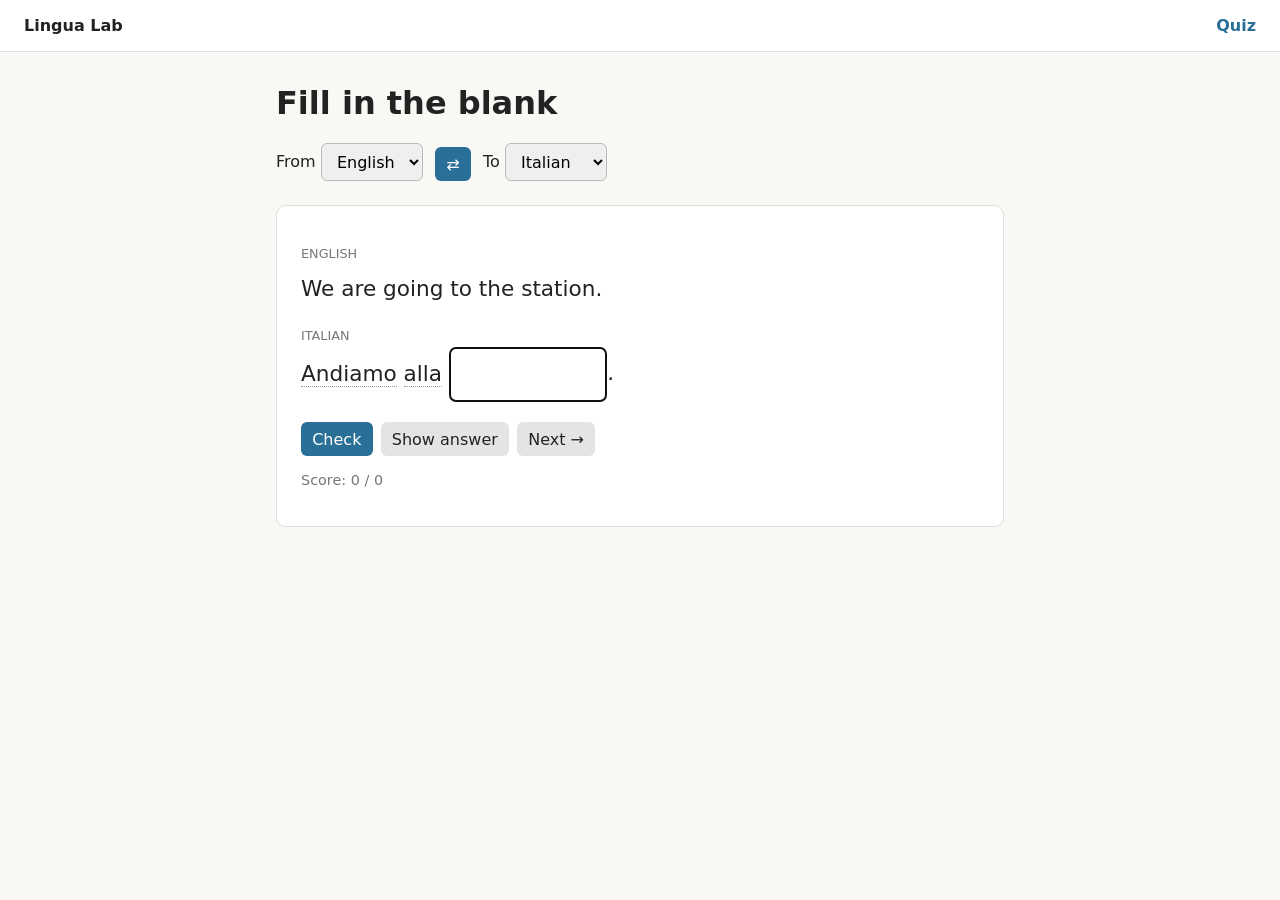
==== quiz.html @ 57344f46 "Initial site: homepage + quiz" ====
<!doctype html>
<html lang="en">
<head>
  <meta charset="utf-8">
  <meta name="viewport" content="width=device-width, initial-scale=1">
  <title>Quiz · Lingua Lab</title>
  <link rel="stylesheet" href="css/style.css">
</head>
<body>
  <nav class="nav">
    <a href="index.html" class="brand">Lingua Lab</a>
    <a href="quiz.html" class="active">Quiz</a>
  </nav>
  <main class="container">
    <h1>Fill in the blank</h1>

    <div class="controls">
      <label>From
        <select id="fromLang">
          <option value="en">English</option>
          <option value="it">Italian</option>
          <option value="fr">French</option>
        </select>
      </label>
      <button id="swap" title="Swap languages">⇄</button>
      <label>To
        <select id="toLang">
          <option value="en">English</option>
          <option value="it" selected>Italian</option>
          <option value="fr">French</option>
        </select>
      </label>
    </div>

    <section class="quiz-box">
      <p class="label" id="sourceLabel"></p>
      <p class="sentence" id="source"></p>
      <p class="label" id="targetLabel"></p>
      <p class="sentence" id="target"></p>

      <div class="actions">
        <button id="check">Check</button>
        <button id="reveal" class="secondary">Show answer</button>
        <button id="next" class="secondary">Next →</button>
      </div>
      <p id="feedback"></p>
      <p class="score">Score: <span id="score">0</span> / <span id="total">0</span></p>
    </section>
  </main>

  <script src="js/common.js"></script>
  <script src="js/quiz.js"></script>
</body>
</html>
---- css/style.css ----
:root { --bg:#faf8f5; --fg:#222; --accent:#2a6f97; --ok:#2e7d32; --bad:#c62828; --card:#fff; }
* { box-sizing: border-box; }
body { margin:0; font-family: system-ui, sans-serif; background:var(--bg); color:var(--fg); }
.nav { display:flex; gap:1.5rem; padding:1rem 1.5rem; background:var(--card); border-bottom:1px solid #ddd; }
.nav a { color:var(--fg); text-decoration:none; }
.nav .brand { font-weight:700; margin-right:auto; }
.nav a.active { color:var(--accent); font-weight:600; }
.container { max-width:760px; margin:2rem auto; padding:0 1rem; }
.cards { display:grid; grid-template-columns:repeat(auto-fit,minmax(240px,1fr)); gap:1rem; }
.card { background:var(--card); padding:1.25rem; border-radius:10px; border:1px solid #ddd; color:inherit; text-decoration:none; }
.card:hover { border-color:var(--accent); }
.card.disabled { opacity:.55; }
.controls { display:flex; align-items:end; gap:.75rem; margin-bottom:1.5rem; flex-wrap:wrap; }
select, input, button { font:inherit; padding:.45rem .7rem; border-radius:6px; border:1px solid #bbb; }
button { background:var(--accent); color:#fff; border:none; cursor:pointer; }
button.secondary { background:#e4e4e4; color:var(--fg); }
.quiz-box { background:var(--card); padding:1.5rem; border-radius:10px; border:1px solid #ddd; }
.label { font-size:.8rem; text-transform:uppercase; color:#777; margin:1rem 0 .25rem; }
.sentence { font-size:1.35rem; line-height:2.2; margin:0; }
.blank { width:9em; font-size:1.1rem; text-align:center; }
.actions { display:flex; gap:.5rem; margin-top:1.25rem; flex-wrap:wrap; }
#feedback.ok { color:var(--ok); } #feedback.bad { color:var(--bad); }
.score { color:#777; font-size:.9rem; }

/* hoverable words + tooltip */
.word { position:relative; border-bottom:1px dotted #999; cursor:help; }
.word:hover::after {
  content: attr(data-tip);
  position:absolute; left:50%; bottom:130%; transform:translateX(-50%);
  width:max-content; max-width:260px; white-space:pre-line;
  background:#222; color:#fff; font-size:.85rem; line-height:1.4;
  padding:.5rem .7rem; border-radius:6px; z-index:10; pointer-events:none;
}
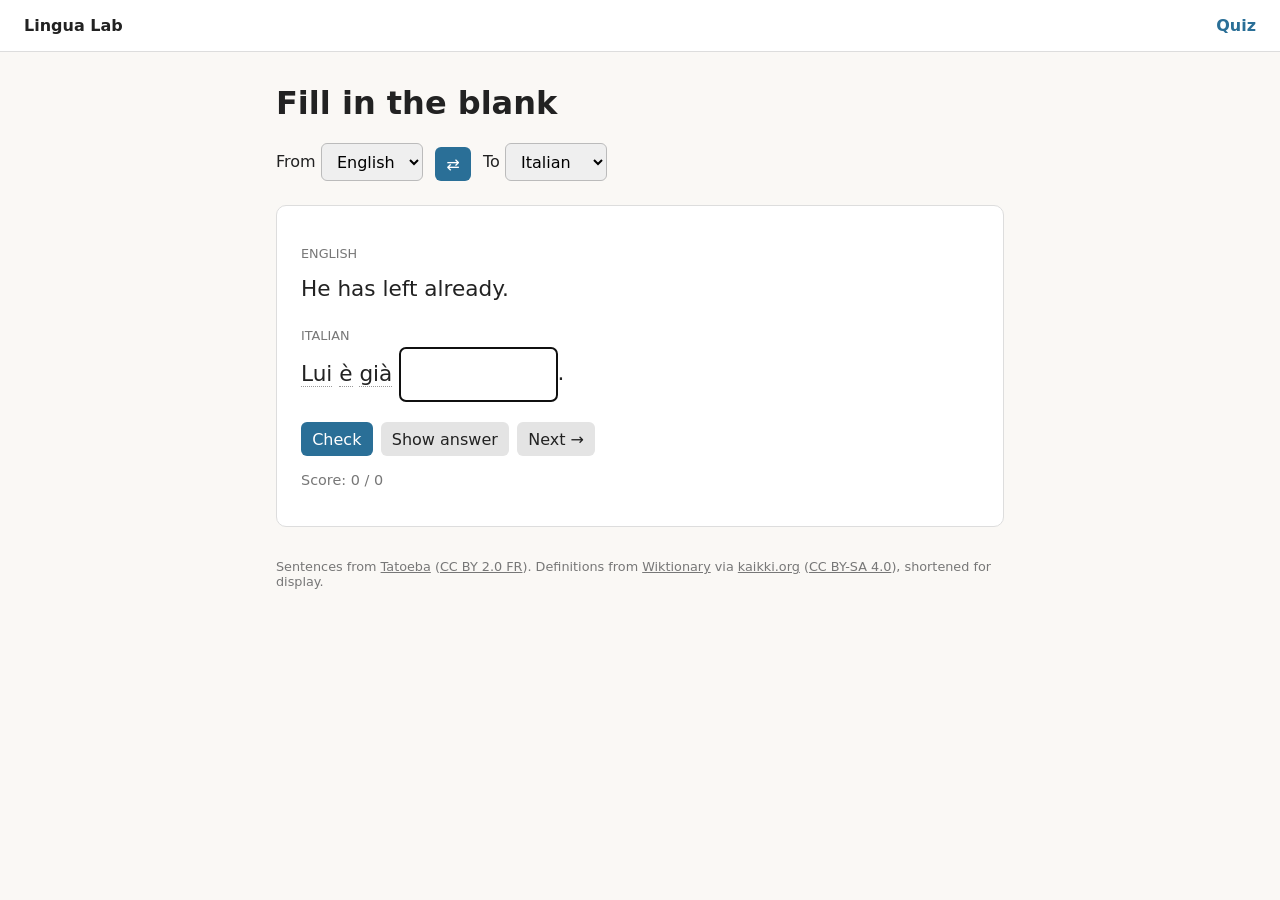
==== commit baeacf28: "Generate quiz data and credit Tatoeba and Wiktionary Choose 5,000 fully defined sentences with a bla" ====
--- a/quiz.html
+++ b/quiz.html
@@ -47,6 +47,14 @@
       <p class="score">Score: <span id="score">0</span> / <span id="total">0</span></p>
     </section>
   </main>
+  <footer class="footer">
+    <p>Sentences from <a href="https://tatoeba.org/">Tatoeba</a>
+       (<a href="https://creativecommons.org/licenses/by/2.0/fr/">CC BY 2.0 FR</a>).
+       Definitions from <a href="https://www.wiktionary.org/">Wiktionary</a> via
+       <a href="https://kaikki.org/">kaikki.org</a>
+       (<a href="https://creativecommons.org/licenses/by-sa/4.0/">CC BY-SA 4.0</a>),
+       shortened for display.</p>
+  </footer>
 
   <script src="js/common.js"></script>
   <script src="js/quiz.js"></script>
--- a/css/style.css
+++ b/css/style.css
@@ -22,6 +22,9 @@
 #feedback.ok { color:var(--ok); } #feedback.bad { color:var(--bad); }
 .score { color:#777; font-size:.9rem; }
 
+.footer { max-width:760px; margin:2rem auto; padding:0 1rem; color:#777; font-size:.8rem; }
+.footer a { color:inherit; }
+
 /* hoverable words + tooltip */
 .word { position:relative; border-bottom:1px dotted #999; cursor:help; }
 .word:hover::after {
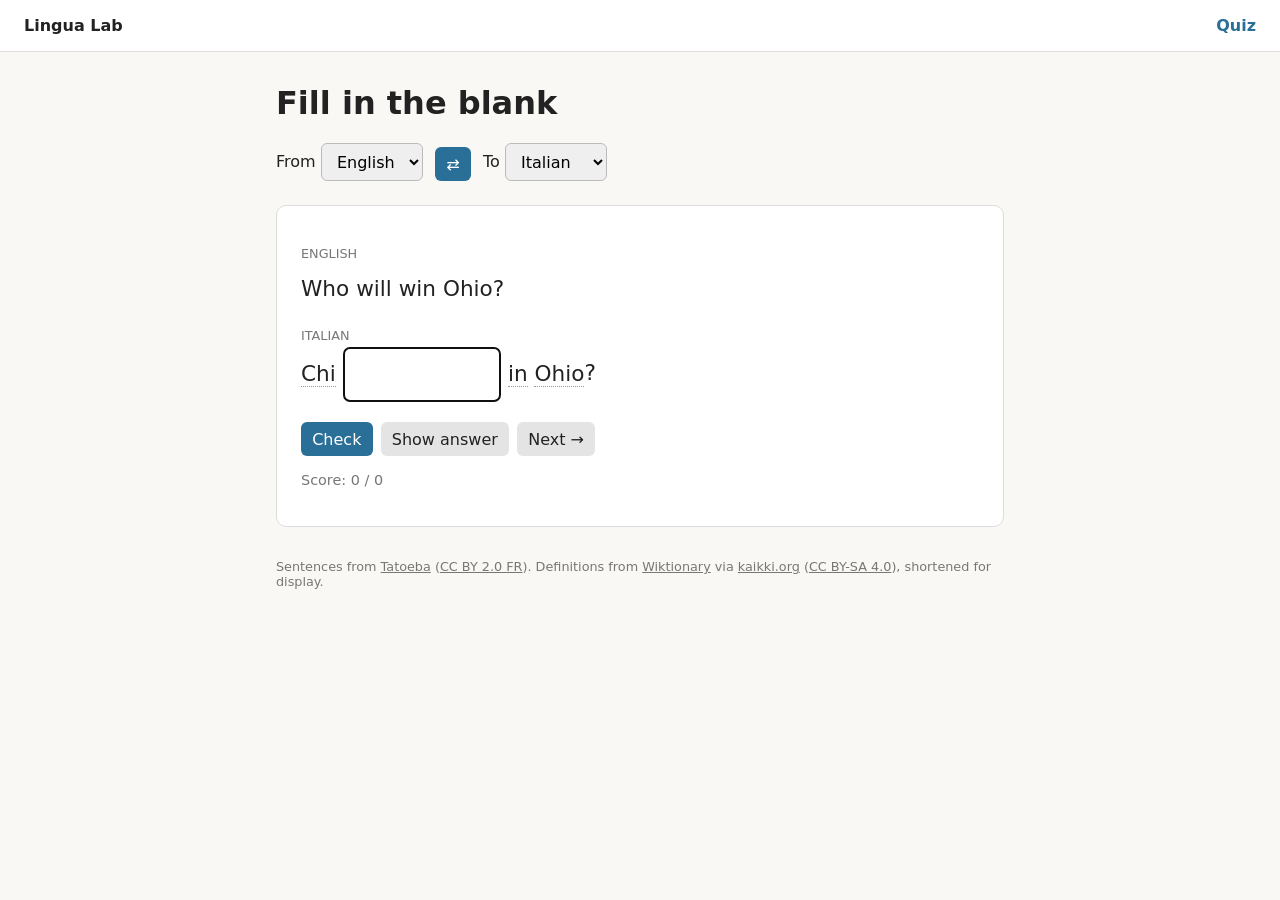
==== commit 6f90c57d: "Accept alternative answers and show the answer's definition" ====
--- a/quiz.html
+++ b/quiz.html
@@ -42,8 +42,10 @@
         <button id="check">Check</button>
         <button id="reveal" class="secondary">Show answer</button>
         <button id="next" class="secondary">Next →</button>
+        <button id="markRight" class="secondary" hidden>My answer was right</button>
       </div>
       <p id="feedback"></p>
+      <p id="definition"></p>
       <p class="score">Score: <span id="score">0</span> / <span id="total">0</span></p>
     </section>
   </main>
--- a/css/style.css
+++ b/css/style.css
@@ -20,6 +20,8 @@
 .blank { width:9em; font-size:1.1rem; text-align:center; }
 .actions { display:flex; gap:.5rem; margin-top:1.25rem; flex-wrap:wrap; }
 #feedback.ok { color:var(--ok); } #feedback.bad { color:var(--bad); }
+#definition { white-space:pre-line; line-height:1.4; }
+#definition:empty { display:none; }
 .score { color:#777; font-size:.9rem; }
 
 .footer { max-width:760px; margin:2rem auto; padding:0 1rem; color:#777; font-size:.8rem; }
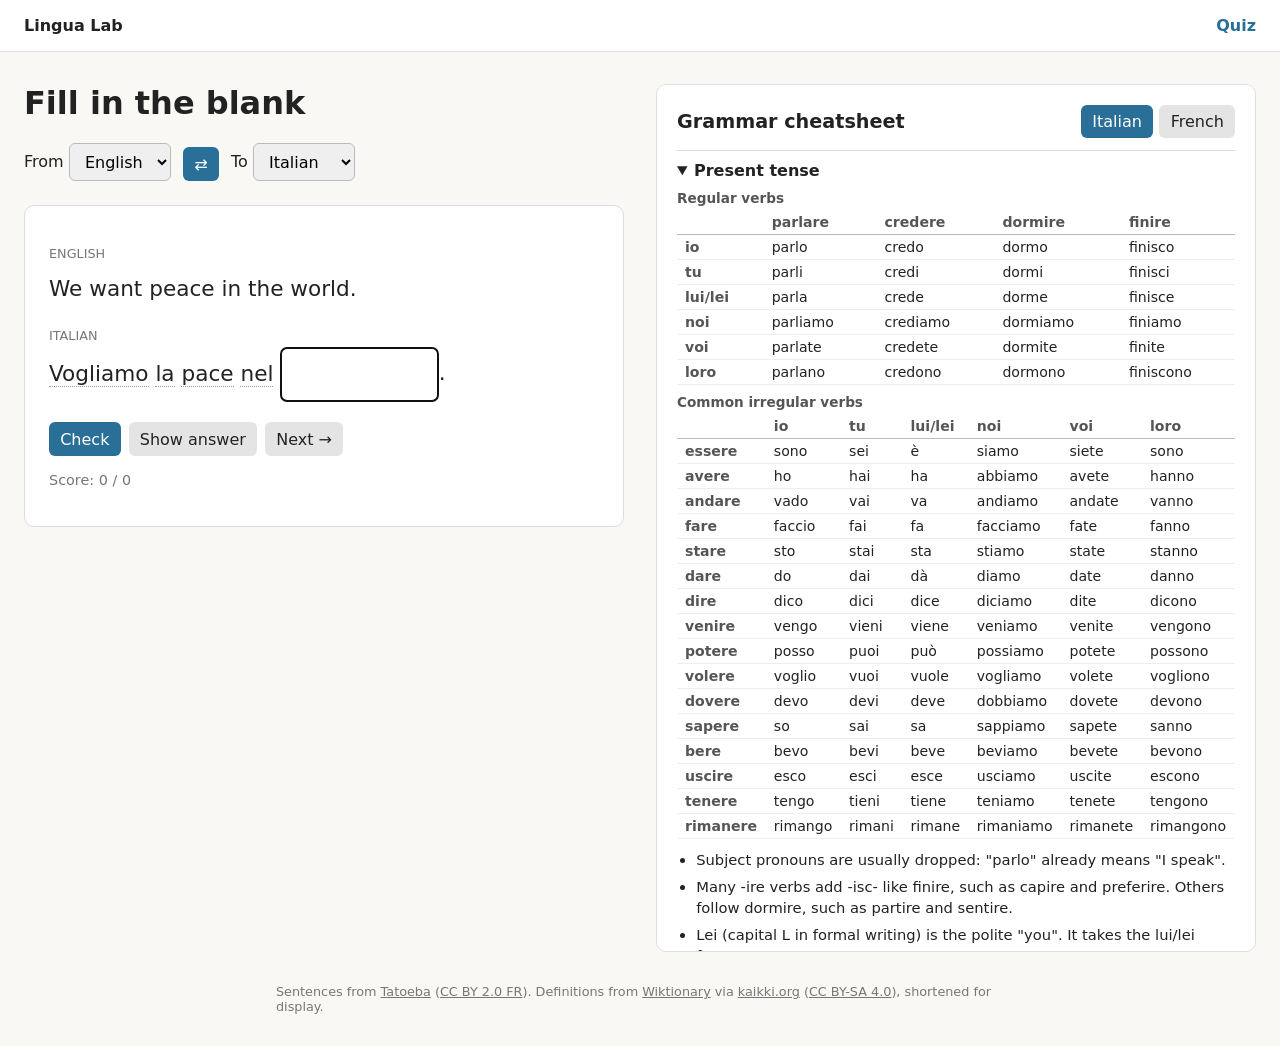
==== commit f18e47e0: "Add pronunciation guide and cheetsheat" ====
--- a/quiz.html
+++ b/quiz.html
@@ -11,6 +11,7 @@
     <a href="index.html" class="brand">Lingua Lab</a>
     <a href="quiz.html" class="active">Quiz</a>
   </nav>
+  <div class="split">
   <main class="container">
     <h1>Fill in the blank</h1>
 
@@ -49,6 +50,8 @@
       <p class="score">Score: <span id="score">0</span> / <span id="total">0</span></p>
     </section>
   </main>
+  <aside id="cheatsheet" class="cheatsheet" aria-label="Grammar cheatsheet"></aside>
+  </div>
   <footer class="footer">
     <p>Sentences from <a href="https://tatoeba.org/">Tatoeba</a>
        (<a href="https://creativecommons.org/licenses/by/2.0/fr/">CC BY 2.0 FR</a>).
@@ -59,6 +62,7 @@
   </footer>
 
   <script src="js/common.js"></script>
+  <script src="js/cheatsheet.js"></script>
   <script src="js/quiz.js"></script>
 </body>
 </html>
--- a/css/style.css
+++ b/css/style.css
@@ -27,6 +27,33 @@
 .footer { max-width:760px; margin:2rem auto; padding:0 1rem; color:#777; font-size:.8rem; }
 .footer a { color:inherit; }
 
+/* two halves: page content + cheatsheet */
+.split { display:grid; grid-template-columns:minmax(0,1fr) minmax(0,1fr); gap:2rem; align-items:start;
+         max-width:1400px; margin:2rem auto; padding:0 1.5rem; }
+.split .container { max-width:none; margin:0; padding:0; }
+.split h1 { margin-top:0; }
+.cheatsheet { position:sticky; top:1rem; max-height:calc(100vh - 2rem); overflow-y:auto;
+              background:var(--card); padding:1.25rem; border-radius:10px; border:1px solid #ddd; }
+.cheat-header { display:flex; justify-content:space-between; align-items:center; gap:.75rem; flex-wrap:wrap; margin-bottom:.75rem; }
+.cheat-header h2 { margin:0; font-size:1.2rem; }
+.cheat-tabs { display:flex; gap:.4rem; }
+.cheatsheet details { border-top:1px solid #ddd; padding:.6rem 0; }
+.cheatsheet summary { font-weight:600; cursor:pointer; }
+.cheatsheet p, .cheatsheet ul { font-size:.92rem; line-height:1.45; margin:.6rem 0; }
+.cheatsheet ul { padding-left:1.2rem; }
+.cheatsheet li { margin-bottom:.35rem; }
+.cheat-table { overflow-x:auto; margin:.6rem 0; }
+.cheat-table table { border-collapse:collapse; font-size:.88rem; width:100%; }
+.cheat-table caption { text-align:left; font-weight:600; font-size:.85rem; color:#555; padding-bottom:.25rem; }
+.cheat-table th, .cheat-table td { padding:.25rem .5rem; border-bottom:1px solid #eee; text-align:left; white-space:nowrap; }
+.cheat-table thead th { color:#555; border-bottom:1px solid #bbb; }
+.cheat-table tbody th { font-weight:600; color:#555; }
+
+@media (max-width:900px) {
+  .split { grid-template-columns:minmax(0,1fr); padding:0 1rem; }
+  .cheatsheet { position:static; max-height:none; overflow-y:visible; }
+}
+
 /* hoverable words + tooltip */
 .word { position:relative; border-bottom:1px dotted #999; cursor:help; }
 .word:hover::after {
